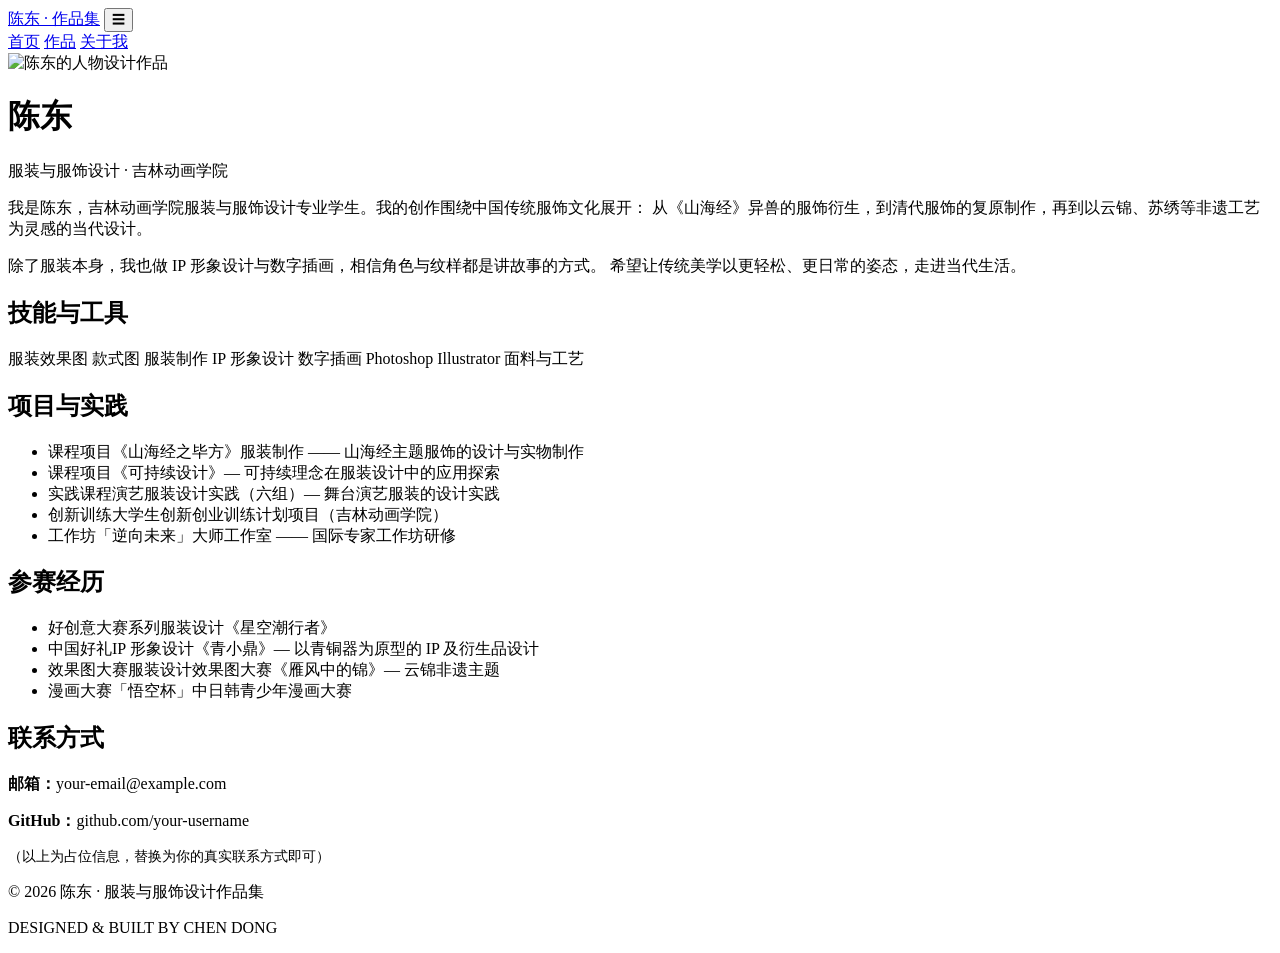
==== about.html @ a5b51dca "upload about" ====
<!DOCTYPE html>
<html lang="zh-CN">
<head>
  <meta charset="UTF-8">
  <meta name="viewport" content="width=device-width, initial-scale=1.0">
  <title>关于我 · 陈东</title>
  <meta name="description" content="陈东，吉林动画学院服装与服饰设计专业，专注服装设计、IP 形象设计、插画与传统服饰文化。">
  <link rel="preconnect" href="https://fonts.googleapis.com">
  <link href="https://fonts.googleapis.com/css2?family=Noto+Serif+SC:wght@400;600;700&display=swap" rel="stylesheet">
  <link rel="stylesheet" href="css/style.css">
</head>
<body>

<nav class="nav">
  <div class="nav-inner">
    <a class="brand" href="index.html">陈东 <span>·</span> 作品集</a>
    <button class="menu-btn" aria-label="菜单">☰</button>
    <div class="nav-links">
      <a href="index.html">首页</a>
      <a href="works.html">作品</a>
      <a href="about.html" class="active">关于我</a>
    </div>
  </div>
</nav>

<main class="wrap">
  <div class="about-grid">
    <div class="about-photo">
      <img src="images/chahua/film-hero.jpg" alt="陈东的人物设计作品">
    </div>
    <div class="about-body">
      <h1>陈东</h1>
      <p class="role">服装与服饰设计 · 吉林动画学院</p>
      <p>
        我是陈东，吉林动画学院服装与服饰设计专业学生。我的创作围绕中国传统服饰文化展开：
        从《山海经》异兽的服饰衍生，到清代服饰的复原制作，再到以云锦、苏绣等非遗工艺为灵感的当代设计。
      </p>
      <p>
        除了服装本身，我也做 IP 形象设计与数字插画，相信角色与纹样都是讲故事的方式。
        希望让传统美学以更轻松、更日常的姿态，走进当代生活。
      </p>

      <h2>技能与工具</h2>
      <div class="tag-list">
        <span class="tag">服装效果图</span>
        <span class="tag">款式图</span>
        <span class="tag">服装制作</span>
        <span class="tag">IP 形象设计</span>
        <span class="tag">数字插画</span>
        <span class="tag">Photoshop</span>
        <span class="tag">Illustrator</span>
        <span class="tag">面料与工艺</span>
      </div>

      <h2>项目与实践</h2>
      <ul class="exp-list">
        <li><span class="yr">课程项目</span><span>《山海经之毕方》服装制作 —— 山海经主题服饰的设计与实物制作</span></li>
        <li><span class="yr">课程项目</span><span>《可持续设计》— 可持续理念在服装设计中的应用探索</span></li>
        <li><span class="yr">实践课程</span><span>演艺服装设计实践（六组）— 舞台演艺服装的设计实践</span></li>
        <li><span class="yr">创新训练</span><span>大学生创新创业训练计划项目（吉林动画学院）</span></li>
        <li><span class="yr">工作坊</span><span>「逆向未来」大师工作室 —— 国际专家工作坊研修</span></li>
      </ul>

      <h2>参赛经历</h2>
      <ul class="exp-list">
        <li><span class="yr">好创意大赛</span><span>系列服装设计《星空潮行者》</span></li>
        <li><span class="yr">中国好礼</span><span>IP 形象设计《青小鼎》— 以青铜器为原型的 IP 及衍生品设计</span></li>
        <li><span class="yr">效果图大赛</span><span>服装设计效果图大赛《雁风中的锦》— 云锦非遗主题</span></li>
        <li><span class="yr">漫画大赛</span><span>「悟空杯」中日韩青少年漫画大赛</span></li>
      </ul>

      <h2>联系方式</h2>
      <div class="contact-box">
        <p><strong>邮箱：</strong>your-email@example.com</p>
        <p><strong>GitHub：</strong>github.com/your-username</p>
        <p style="color: var(--ink-soft); font-size: 14px;">（以上为占位信息，替换为你的真实联系方式即可）</p>
      </div>
    </div>
  </div>
</main>

<footer class="footer">
  <div class="wrap">
    <p>© 2026 陈东 · 服装与服饰设计作品集</p>
    <p class="en">DESIGNED &amp; BUILT BY CHEN DONG</p>
  </div>
</footer>

<script src="js/main.js"></script>
</body>
</html>
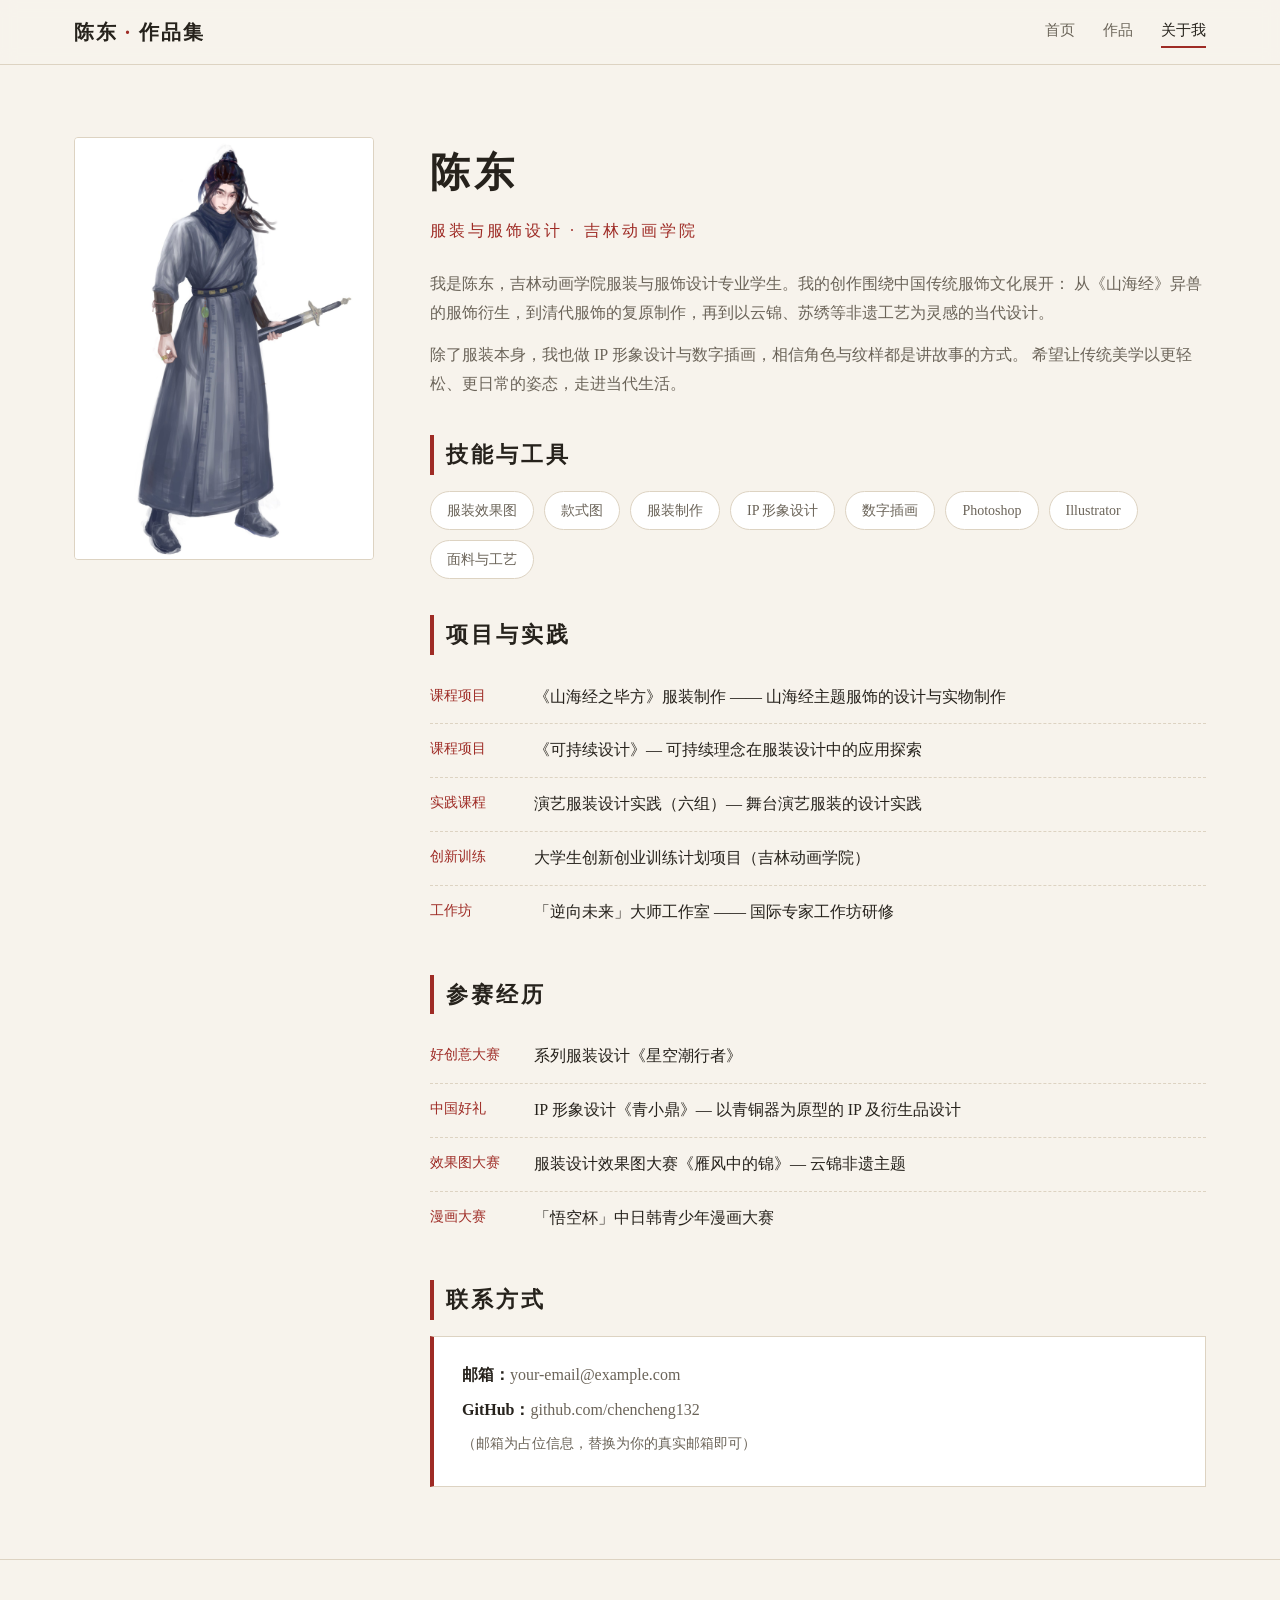
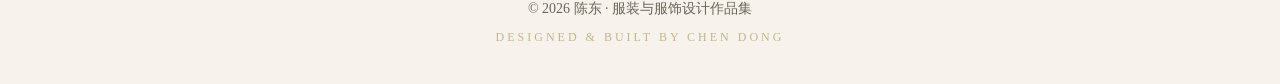
==== commit 8c9da7b7: "update GitHub contact" ====
--- a/about.html
+++ b/about.html
@@ -72,8 +72,8 @@
       <h2>联系方式</h2>
       <div class="contact-box">
         <p><strong>邮箱：</strong>your-email@example.com</p>
-        <p><strong>GitHub：</strong>github.com/your-username</p>
-        <p style="color: var(--ink-soft); font-size: 14px;">（以上为占位信息，替换为你的真实联系方式即可）</p>
+        <p><strong>GitHub：</strong>github.com/chencheng132</p>
+        <p style="color: var(--ink-soft); font-size: 14px;">（邮箱为占位信息，替换为你的真实邮箱即可）</p>
       </div>
     </div>
   </div>
--- a/css/style.css
+++ b/css/style.css
@@ -0,0 +1,177 @@
+/* ===== 全局 ===== */
+:root {
+  --paper: #f7f3ec;
+  --paper-deep: #efe8db;
+  --ink: #26221c;
+  --ink-soft: #6b6459;
+  --accent: #9e2b25;
+  --accent-soft: #c8b48a;
+  --line: #ddd3c2;
+}
+
+* { margin: 0; padding: 0; box-sizing: border-box; }
+
+html { scroll-behavior: smooth; }
+
+body {
+  font-family: "Noto Serif SC", "Songti SC", "SimSun", serif;
+  background: var(--paper);
+  color: var(--ink);
+  line-height: 1.8;
+}
+
+img { display: block; max-width: 100%; }
+
+a { color: inherit; text-decoration: none; }
+
+.wrap { max-width: 1180px; margin: 0 auto; padding: 0 24px; }
+
+/* ===== 导航 ===== */
+.nav {
+  position: sticky; top: 0; z-index: 50;
+  background: rgba(247, 243, 236, 0.92);
+  backdrop-filter: blur(8px);
+  border-bottom: 1px solid var(--line);
+}
+.nav-inner {
+  max-width: 1180px; margin: 0 auto; padding: 14px 24px;
+  display: flex; align-items: center; justify-content: space-between;
+}
+.brand { font-size: 20px; font-weight: 700; letter-spacing: 2px; }
+.brand span { color: var(--accent); }
+.nav-links { display: flex; gap: 28px; font-size: 15px; }
+.nav-links a { color: var(--ink-soft); padding-bottom: 2px; border-bottom: 2px solid transparent; }
+.nav-links a:hover, .nav-links a.active { color: var(--ink); border-bottom-color: var(--accent); }
+.menu-btn { display: none; background: none; border: none; font-size: 24px; cursor: pointer; color: var(--ink); }
+
+/* ===== 首页 Hero ===== */
+.hero {
+  padding: 88px 0 64px;
+  display: grid; grid-template-columns: 1.1fr 1fr; gap: 48px; align-items: center;
+}
+.hero-tag { color: var(--accent); letter-spacing: 6px; font-size: 14px; margin-bottom: 16px; }
+.hero h1 { font-size: 56px; line-height: 1.25; letter-spacing: 4px; margin-bottom: 20px; }
+.hero p.intro { color: var(--ink-soft); font-size: 17px; max-width: 480px; margin-bottom: 32px; }
+.hero-img { position: relative; }
+.hero-img img { width: 100%; height: 460px; object-fit: cover; border-radius: 6px; box-shadow: 0 18px 50px rgba(38, 34, 28, 0.18); }
+.hero-img::before {
+  content: ""; position: absolute; inset: 14px -14px -14px 14px;
+  border: 1px solid var(--accent-soft); border-radius: 6px; z-index: -1;
+}
+
+.btn {
+  display: inline-block; padding: 12px 34px; font-size: 15px; letter-spacing: 3px;
+  border: 1px solid var(--ink); transition: all 0.25s;
+}
+.btn-primary { background: var(--ink); color: var(--paper); }
+.btn-primary:hover { background: var(--accent); border-color: var(--accent); }
+.btn-ghost { margin-left: 14px; color: var(--ink); }
+.btn-ghost:hover { border-color: var(--accent); color: var(--accent); }
+
+/* ===== 区块标题 ===== */
+.section { padding: 72px 0; }
+.section.alt { background: var(--paper-deep); }
+.sec-head { text-align: center; margin-bottom: 48px; }
+.sec-head h2 { font-size: 34px; letter-spacing: 6px; }
+.sec-head .en { color: var(--accent-soft); letter-spacing: 4px; font-size: 13px; text-transform: uppercase; margin-top: 6px; }
+.sec-head p { color: var(--ink-soft); margin-top: 12px; font-size: 15px; }
+
+/* ===== 精选作品 ===== */
+.featured-grid { display: grid; grid-template-columns: repeat(3, 1fr); gap: 20px; }
+.card { background: #fff; border: 1px solid var(--line); overflow: hidden; transition: transform 0.3s, box-shadow 0.3s; }
+.card:hover { transform: translateY(-6px); box-shadow: 0 16px 40px rgba(38, 34, 28, 0.14); }
+.card img { width: 100%; height: 320px; object-fit: cover; cursor: zoom-in; }
+.card .card-body { padding: 16px 18px; }
+.card h3 { font-size: 17px; letter-spacing: 1px; }
+.card .cat { color: var(--accent); font-size: 13px; letter-spacing: 2px; margin-top: 4px; }
+
+/* ===== 分类入口 ===== */
+.cat-grid { display: grid; grid-template-columns: repeat(4, 1fr); gap: 20px; }
+.cat-card { position: relative; height: 300px; overflow: hidden; border-radius: 4px; }
+.cat-card img { width: 100%; height: 100%; object-fit: cover; transition: transform 0.5s; }
+.cat-card:hover img { transform: scale(1.06); }
+.cat-card .mask {
+  position: absolute; inset: 0; display: flex; flex-direction: column;
+  align-items: center; justify-content: center;
+  background: linear-gradient(to top, rgba(30, 26, 20, 0.75), rgba(30, 26, 20, 0.15));
+  color: #fff;
+}
+.cat-card .mask h3 { font-size: 20px; letter-spacing: 3px; }
+.cat-card .mask span { font-size: 13px; opacity: 0.8; margin-top: 6px; letter-spacing: 2px; }
+
+/* ===== 作品页 ===== */
+.works-sec { padding: 56px 0; border-bottom: 1px solid var(--line); }
+.works-sec:last-of-type { border-bottom: none; }
+.works-sec-head { display: flex; align-items: baseline; gap: 18px; margin-bottom: 12px; }
+.works-sec-head h2 { font-size: 28px; letter-spacing: 4px; }
+.works-sec-head .no { color: var(--accent); font-size: 15px; letter-spacing: 2px; }
+.works-sec > p { color: var(--ink-soft); font-size: 15px; max-width: 760px; margin-bottom: 32px; }
+.masonry { columns: 3; column-gap: 18px; }
+.masonry figure { break-inside: avoid; margin-bottom: 18px; background: #fff; border: 1px solid var(--line); }
+.masonry img { width: 100%; cursor: zoom-in; }
+.masonry figcaption { padding: 10px 14px; font-size: 14px; color: var(--ink-soft); }
+
+/* ===== 关于页 ===== */
+.about-grid { display: grid; grid-template-columns: 300px 1fr; gap: 56px; padding: 72px 0; }
+.about-photo img { width: 100%; border-radius: 4px; border: 1px solid var(--line); }
+.about-body h1 { font-size: 40px; letter-spacing: 4px; margin-bottom: 8px; }
+.about-body .role { color: var(--accent); letter-spacing: 3px; margin-bottom: 24px; }
+.about-body p { color: var(--ink-soft); margin-bottom: 14px; font-size: 16px; }
+.about-body h2 {
+  font-size: 22px; letter-spacing: 3px; margin: 36px 0 16px;
+  padding-left: 12px; border-left: 4px solid var(--accent);
+}
+.tag-list { display: flex; flex-wrap: wrap; gap: 10px; }
+.tag { border: 1px solid var(--line); background: #fff; padding: 6px 16px; font-size: 14px; border-radius: 999px; color: var(--ink-soft); }
+.exp-list { list-style: none; }
+.exp-list li { padding: 12px 0; border-bottom: 1px dashed var(--line); display: flex; gap: 18px; }
+.exp-list li:last-child { border-bottom: none; }
+.exp-list .yr { color: var(--accent); font-size: 14px; white-space: nowrap; min-width: 86px; }
+.contact-box {
+  margin-top: 8px; padding: 24px 28px; background: #fff;
+  border: 1px solid var(--line); border-left: 4px solid var(--accent);
+}
+.contact-box p { margin-bottom: 6px; }
+.contact-box strong { color: var(--ink); }
+
+/* ===== 页脚 ===== */
+.footer { border-top: 1px solid var(--line); padding: 36px 0; text-align: center; color: var(--ink-soft); font-size: 14px; }
+.footer .en { letter-spacing: 3px; font-size: 12px; margin-top: 6px; color: var(--accent-soft); }
+
+/* ===== 灯箱 ===== */
+.lightbox {
+  position: fixed; inset: 0; z-index: 100; display: none;
+  background: rgba(24, 21, 17, 0.92); align-items: center; justify-content: center;
+}
+.lightbox.open { display: flex; }
+.lightbox img { max-width: 92vw; max-height: 90vh; box-shadow: 0 10px 60px rgba(0,0,0,0.5); }
+.lightbox .close {
+  position: absolute; top: 24px; right: 36px; color: #fff;
+  font-size: 40px; cursor: pointer; line-height: 1;
+}
+
+/* ===== 响应式 ===== */
+@media (max-width: 960px) {
+  .hero { grid-template-columns: 1fr; padding: 56px 0 40px; }
+  .hero h1 { font-size: 40px; }
+  .hero-img img { height: 360px; }
+  .featured-grid { grid-template-columns: repeat(2, 1fr); }
+  .cat-grid { grid-template-columns: repeat(2, 1fr); }
+  .masonry { columns: 2; }
+  .about-grid { grid-template-columns: 1fr; gap: 32px; }
+  .about-photo { max-width: 320px; }
+}
+@media (max-width: 600px) {
+  .menu-btn { display: block; }
+  .nav-links {
+    display: none; position: absolute; top: 100%; left: 0; right: 0;
+    flex-direction: column; gap: 0; background: var(--paper);
+    border-bottom: 1px solid var(--line); padding: 8px 24px 16px;
+  }
+  .nav-links.open { display: flex; }
+  .nav-links a { padding: 10px 0; }
+  .featured-grid, .cat-grid { grid-template-columns: 1fr; }
+  .masonry { columns: 1; }
+  .hero h1 { font-size: 32px; }
+  .sec-head h2 { font-size: 26px; }
+}
